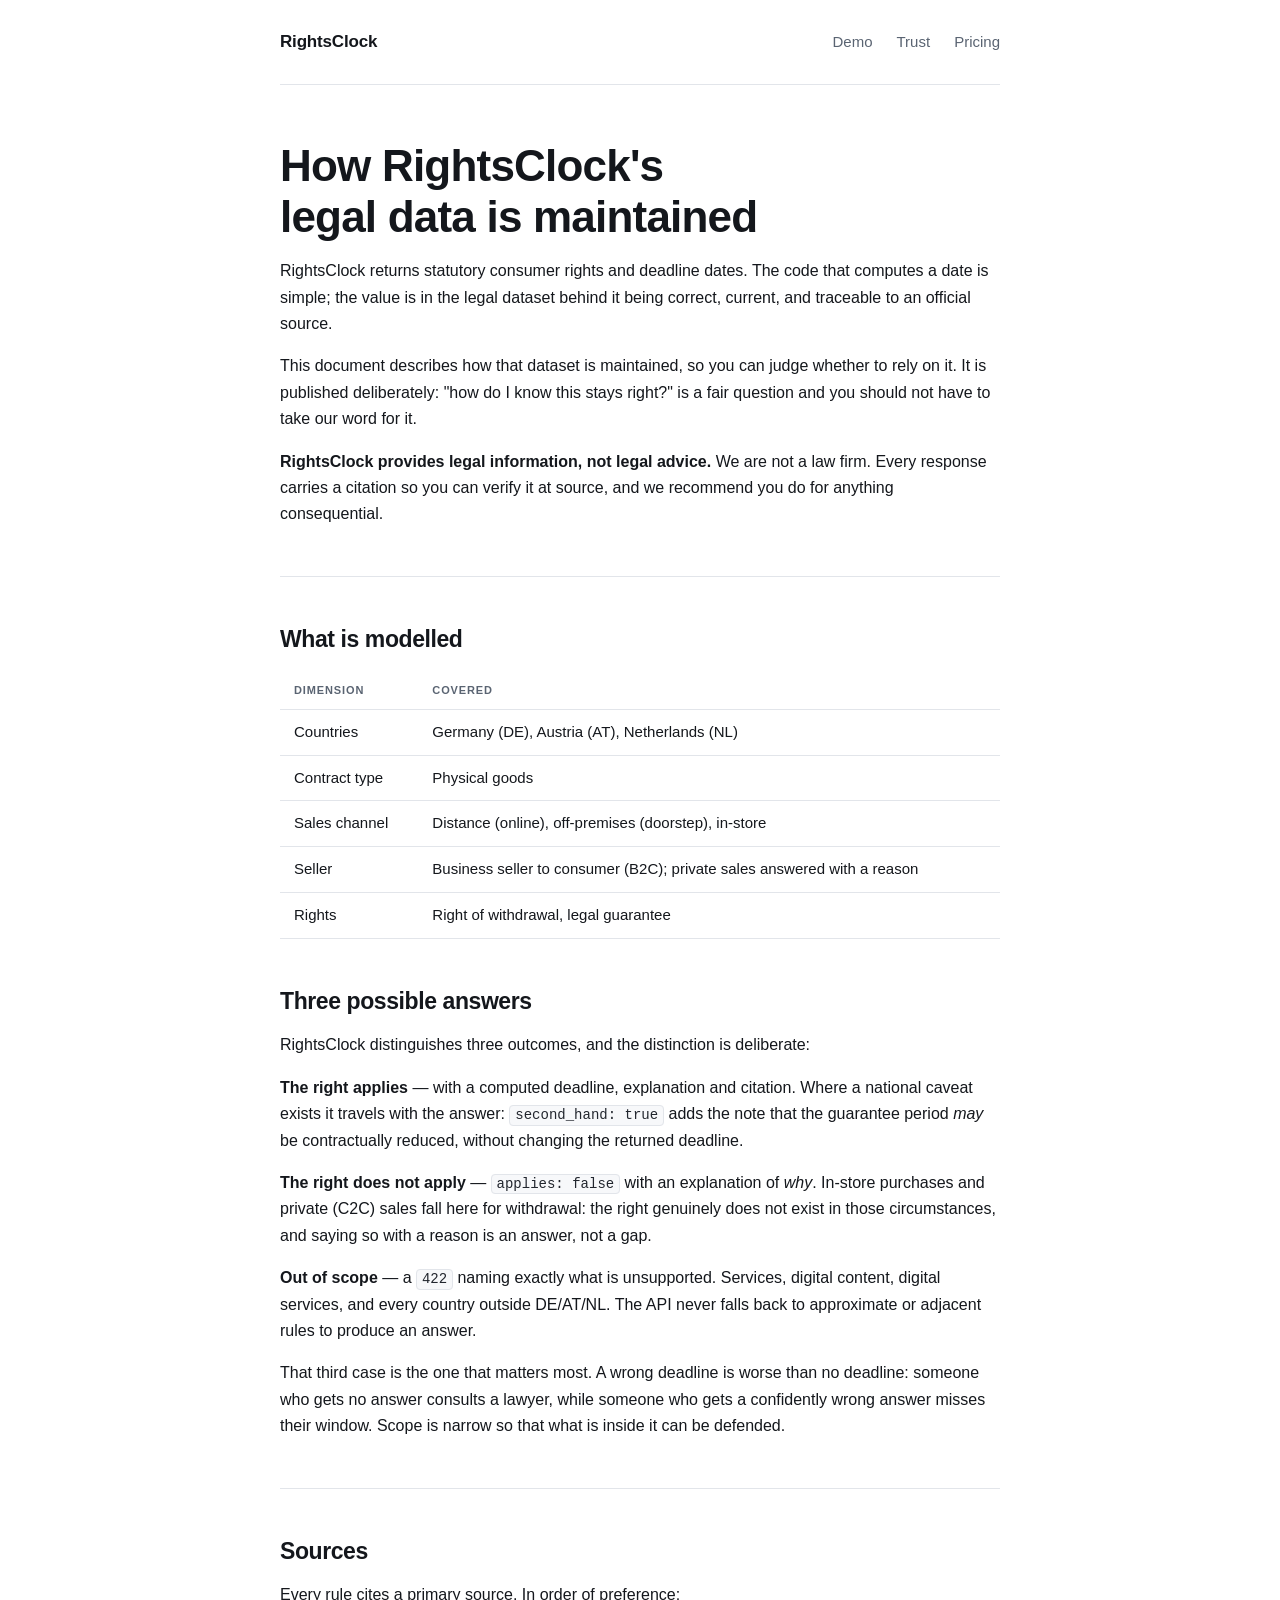
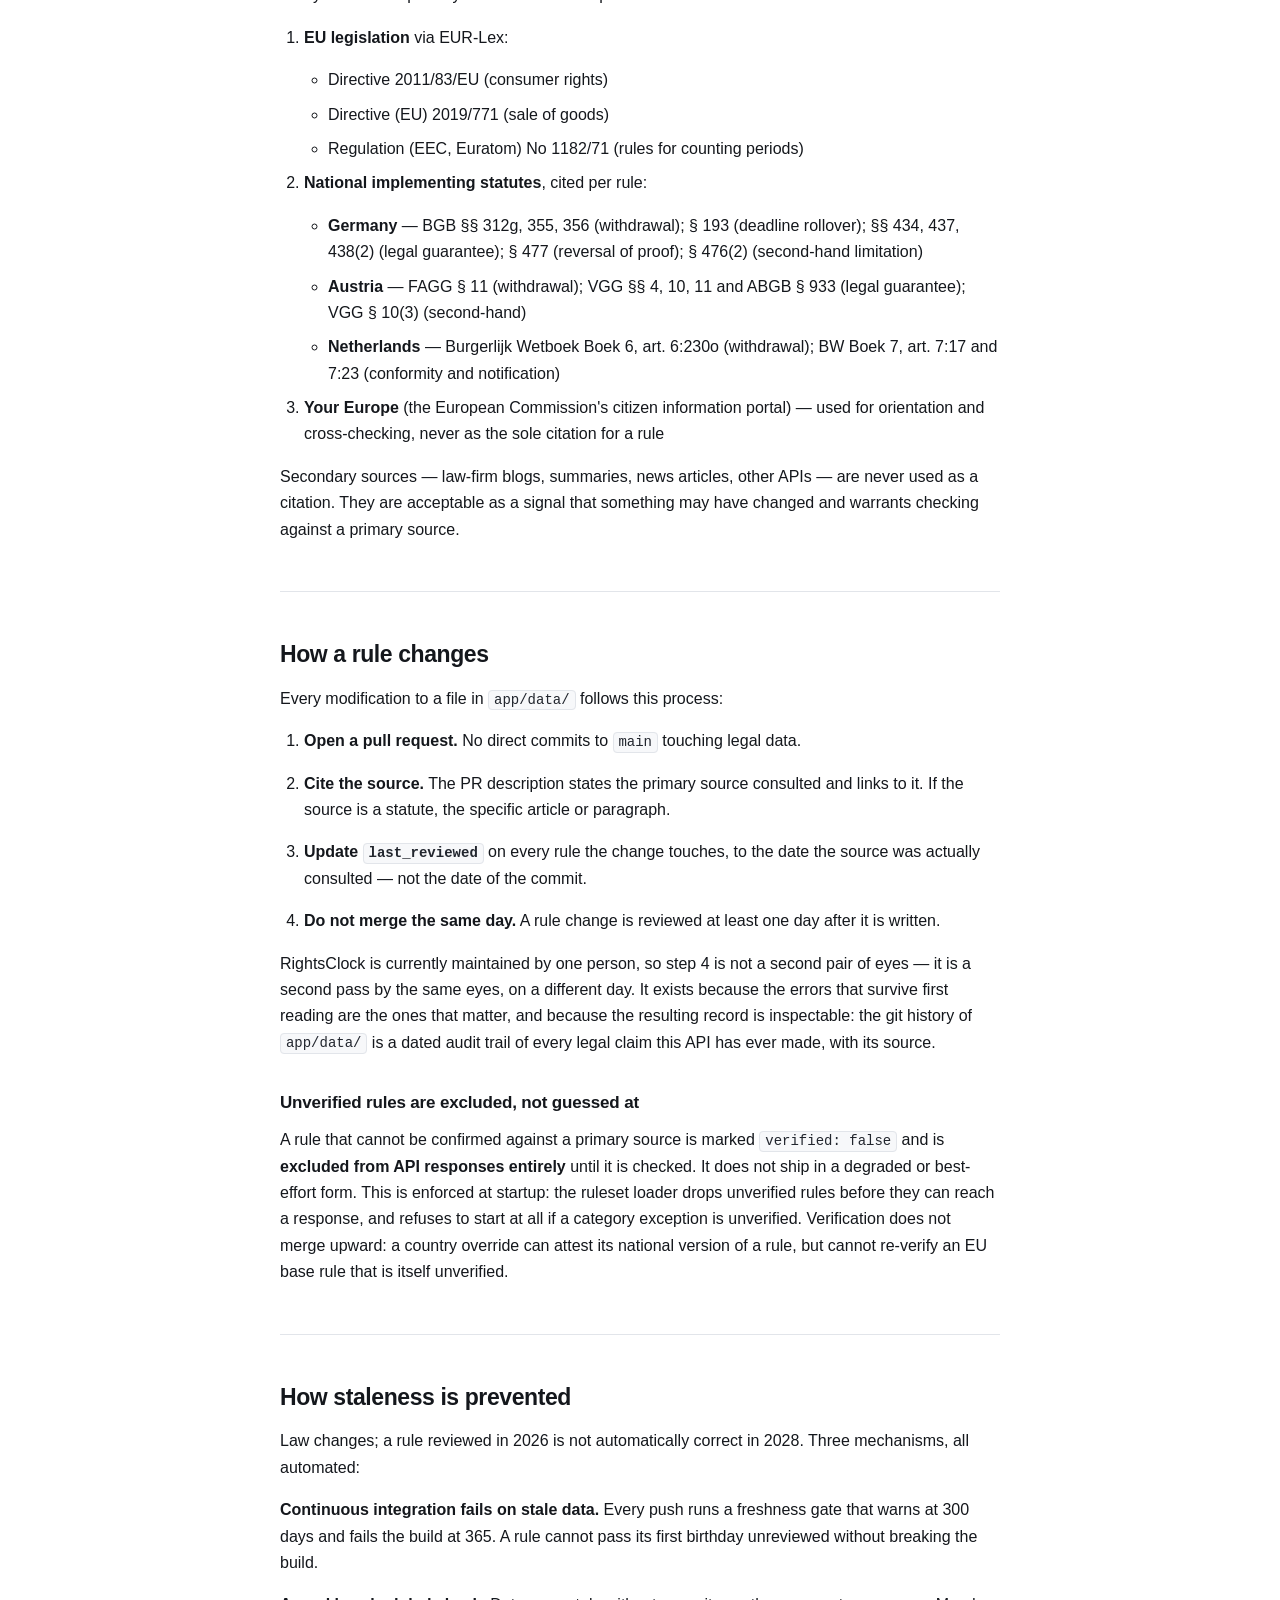
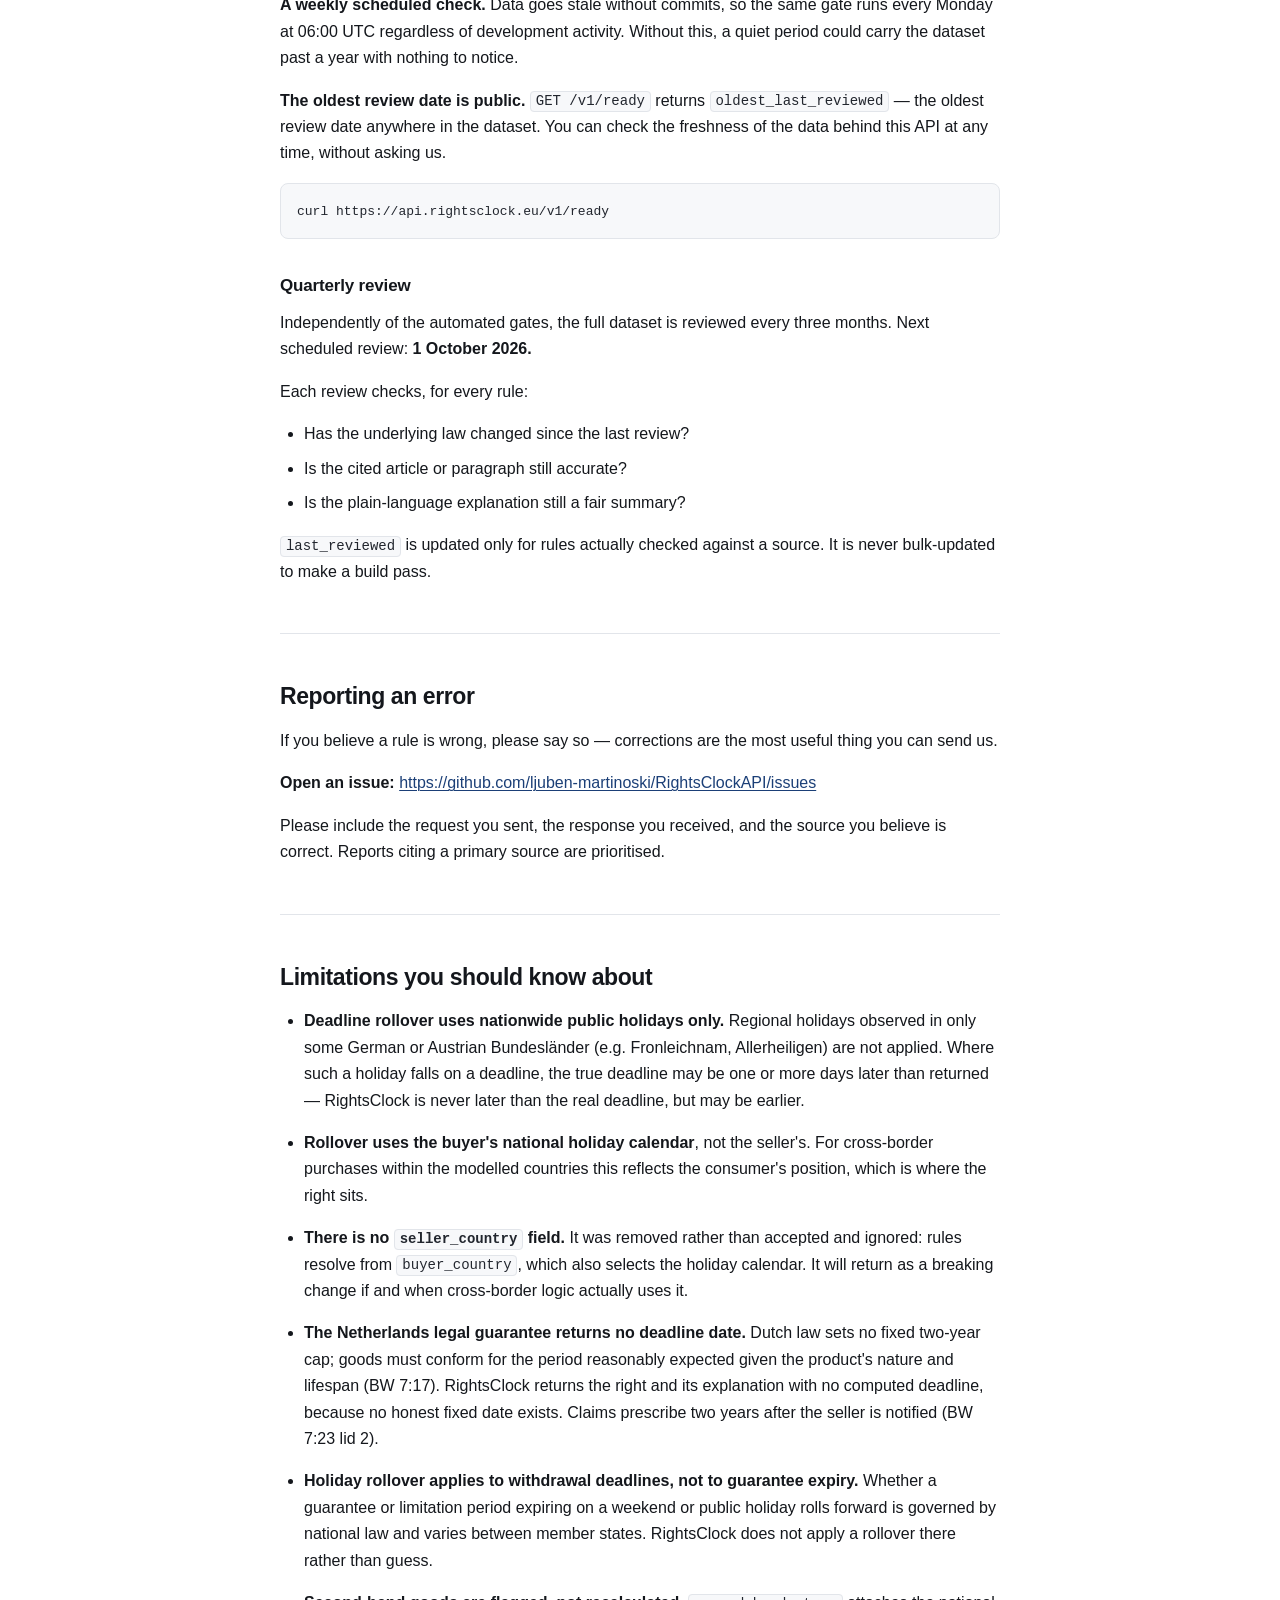
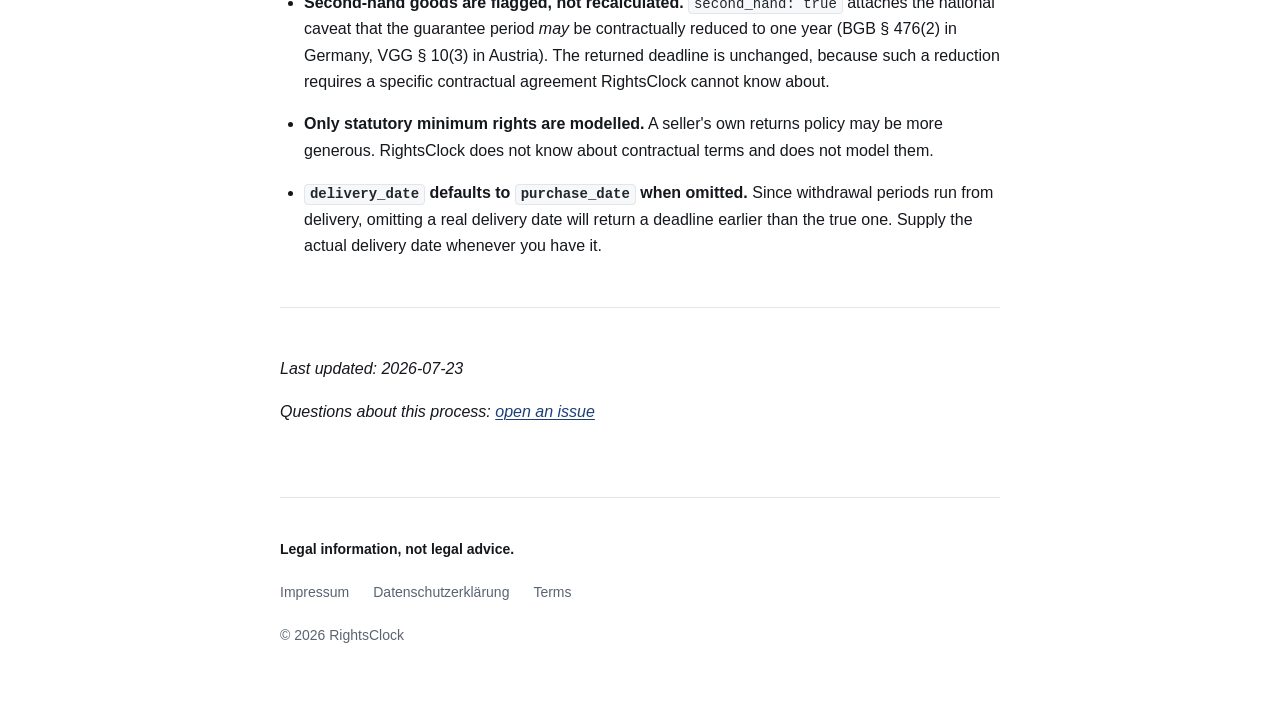
==== legal-data.html @ afc45219 "Add styled legal-data.html rendering LEGAL_DATA.md New /legal-data.html fetches LEGAL_DATA.md at run" ====
<!DOCTYPE html>
<meta charset="utf-8">
<meta name="viewport" content="width=device-width, initial-scale=1">
<title>Data-governance process — RightsClock</title>
<meta name="description" content="How RightsClock's legal dataset is sourced, reviewed, and kept current — the full data-governance process.">
<link rel="stylesheet" href="style.css">

<header>
  <a class="wordmark" href="/">RightsClock</a>
  <nav>
    <!-- Root-absolute, unlike the homepage's bare "#demo": those sections live
         on the homepage, so a same-page anchor would be dead here. -->
    <a href="/#demo">Demo</a>
    <a href="/#trust">Trust</a>
    <a href="/#pricing">Pricing</a>
  </nav>
</header>

<main>

  <!-- LEGAL_DATA.md is the only copy of this document. The page fetches and
       renders it at runtime rather than holding a second copy in HTML: two
       copies drift, and a document about keeping data current is the last place
       that should happen. The document's own "# " heading becomes this page's
       h1, so the shell deliberately contributes no heading of its own. -->
  <article class="doc" id="legal-doc">
    <!-- A shipped default, not a placeholder. This is what a visitor without
         JavaScript sees, and what stays on screen if anything below fails —
         the document remains reachable either way. -->
    <p class="doc-fallback">
      If this page doesn't load, read the raw document:
      <a href="/LEGAL_DATA.md">LEGAL_DATA.md</a>
    </p>
  </article>

</main>

<footer>
  <p><strong>Legal information, not legal advice.</strong></p>
  <nav>
    <!-- Drafts pending the UG formation — do not link publicly until reviewed. -->
    <a href="#">Impressum</a>
    <a href="#">Datenschutzerklärung</a>
    <a href="#">Terms</a>
  </nav>
  <p class="copyright">© 2026 RightsClock</p>
</footer>

<!-- marked v18.0.7 — the official lib/marked.umd.js from the npm package,
     vendored byte-for-byte (sha256 7a1f8c5e7226b75ff16644bdb2c0130d2ae7371e7ea3106c2d6dac77ab0ff7b6).
     Not loaded from a CDN, on purpose: a third-party request would have to be
     declared in the Datenschutzerklärung, and it would tie this page's
     reliability to someone else's uptime. Self-hosted, nothing to disclose. -->
<script src="/vendor/marked.min.js"></script>
<script>
  // Renders LEGAL_DATA.md into the page.
  //
  // Same discipline as the freshness date in script.js: the HTML already ships
  // something true and useful — a link to the raw document — and this code only
  // ever *upgrades* it. Every failure path (script blocked, 404, offline,
  // empty body) leaves that link standing, because a blank page is worse than a
  // plain one. The paths below are root-absolute, so opening this file straight
  // from disk shows the fallback; serve it over HTTP to see it render.

  const DOC_URL = "/LEGAL_DATA.md";

  // marked emits a bare <table>. Giving each one its own scroll box keeps a
  // wide table from pushing the whole page sideways on a phone.
  function wrapTables(container) {
    for (const table of container.querySelectorAll("table")) {
      const wrap = document.createElement("div");
      wrap.className = "doc-table-wrap";
      table.replaceWith(wrap);
      wrap.append(table);
    }
  }

  async function renderLegalDoc() {
    const container = document.getElementById("legal-doc");
    const parser = window.marked;
    if (!container || !parser || typeof parser.parse !== "function") return;

    container.setAttribute("aria-busy", "true");

    try {
      const response = await fetch(DOC_URL, {
        headers: { Accept: "text/markdown, text/plain" },
      });

      // Same origin, same repo, so a non-ok here means the file moved or the
      // deploy is incomplete — either way there is nothing better to show than
      // the link already on screen.
      if (!response.ok) return;

      const html = parser.parse(await response.text());

      // An empty render would replace a working link with nothing at all.
      if (typeof html !== "string" || html.trim() === "") return;

      // innerHTML here, and deliberately the opposite of the rule script.js
      // follows for the demo. There the strings come from an API response; this
      // input is a file committed to this repo and served from this origin, so
      // it is our own markup by definition. Rendering markdown *is* producing
      // HTML — a sanitizer would only be guarding us against ourselves.
      container.innerHTML = html;
      wrapTables(container);
    } catch {
      // Deliberately empty: see the note at the top — the fallback link stays.
    } finally {
      container.removeAttribute("aria-busy");
    }
  }

  document.addEventListener("DOMContentLoaded", renderLegalDoc);
</script>
---- style.css ----
/* RightsClock — landing page styles.
   Plain CSS: no build step, no preprocessor, no imported font, nothing fetched
   from a CDN. The page must keep working as files opened straight from disk.

   Design intent: this should read like infrastructure documentation, not
   marketing. Near-monochrome ink on white, one deep-navy accent used only where
   something is actually actionable, generous whitespace, hairline borders.
   Restraint is the message — the product's claim is carefulness. */

:root {
  /* Two measures. Prose sits at a comfortable reading width; only the code
     panes break out wider. That single break is the page's one emphasis. */
  --measure: 720px;
  --measure-wide: 960px;
  --pad: 1.5rem;

  --bg: #ffffff;
  --surface: #f7f8fa;
  --ink: #14171c;
  --ink-code: #22262e;
  --ink-muted: #5a6472;
  --rule: #e2e5ea;

  /* Deep navy: sober, institutional, and legible. All pairings below were
     checked against WCAG AA — the lightest is 5.65:1, most are past AAA. */
  --accent: #1b3f77;
  --accent-strong: #14305c;

  --radius: 8px;
  --radius-sm: 6px;
}

*,
*::before,
*::after {
  box-sizing: border-box;
}

body {
  margin: 0;
  padding-inline: var(--pad);
  background: var(--bg);
  color: var(--ink);
  font-family: -apple-system, BlinkMacSystemFont, "Segoe UI", Roboto,
    "Helvetica Neue", Arial, sans-serif;
  font-size: 1rem;
  line-height: 1.65;
}

h1,
h2 {
  text-wrap: balance;
  letter-spacing: -0.018em;
}

h1 {
  font-size: clamp(2rem, 1.4rem + 2.4vw, 2.75rem);
  line-height: 1.15;
  margin-block: 0 1rem;
}

h2 {
  font-size: 1.4375rem;
  line-height: 1.3;
  margin-block: 0 1rem;
}

p {
  margin-block: 0 1rem;
}

a {
  color: var(--accent);
  text-underline-offset: 2px;
  text-decoration-thickness: 1px;
}

a:hover {
  color: var(--accent-strong);
}

:focus-visible {
  outline: 2px solid var(--accent);
  outline-offset: 2px;
  border-radius: 2px;
}

/* --- header ----------------------------------------------------------- */

header {
  display: flex;
  flex-wrap: wrap;
  align-items: baseline;
  justify-content: space-between;
  gap: 0.5rem 1.5rem;
  max-width: var(--measure);
  margin-inline: auto;
  padding-block: 1.75rem;
  border-block-end: 1px solid var(--rule);
}

.wordmark {
  font-size: 1.0625rem;
  font-weight: 650;
  letter-spacing: -0.01em;
  color: var(--ink);
  text-decoration: none;
}

header nav {
  display: flex;
  flex-wrap: wrap;
  gap: 1.5rem;
  font-size: 0.9375rem;
}

header nav a {
  color: var(--ink-muted);
  text-decoration: none;
}

header nav a:hover {
  color: var(--accent);
  text-decoration: underline;
}

/* --- section rhythm ---------------------------------------------------- */

/* Sections span the full width so the code panes can break out; their children
   are what gets centred and constrained. */
section {
  padding-block: 4.5rem;
  scroll-margin-block-start: 1.5rem;
}

section > * {
  max-width: var(--measure);
  margin-inline: auto;
}

section > .code-grid {
  max-width: var(--measure-wide);
}

/* Divider drawn as a pseudo-element so it aligns to the prose measure rather
   than to the full-width section box. */
section + section {
  padding-block-start: 0;
}

section + section::before {
  content: "";
  display: block;
  max-width: var(--measure);
  margin-inline: auto;
  margin-block-end: 4.5rem;
  border-block-start: 1px solid var(--rule);
}

/* --- hero -------------------------------------------------------------- */

.subhead {
  font-size: 1.1875rem;
  line-height: 1.55;
  color: var(--ink-muted);
  margin-block: 0 2.5rem;
}

/* --- request / response panes ------------------------------------------ */

.code-grid {
  display: grid;
  grid-template-columns: 1fr 1fr;
  align-items: start; /* panes keep their natural height instead of stretching */
  gap: 1.25rem;
  margin-block: 2.5rem;
}

.pane {
  margin: 0;
  min-width: 0; /* lets a pane shrink inside its grid track */
}

.pane figcaption {
  font-size: 0.6875rem;
  font-weight: 600;
  text-transform: uppercase;
  letter-spacing: 0.08em;
  color: var(--ink-muted);
  margin-block-end: 0.5rem;
}

pre {
  margin: 0;
  padding: 0.875rem 1rem;
  background: var(--surface);
  border: 1px solid var(--rule);
  border-radius: var(--radius);
  overflow: hidden;
}

code {
  font-family: ui-monospace, SFMono-Regular, "SF Mono", Menlo, Consolas,
    "Liberation Mono", monospace;
  font-size: 0.8125rem;
  line-height: 1.6;
  color: var(--ink-code);
  /* The legal strings run past 120 characters; no page width makes them fit a
     half-column. Wrapping beats a horizontal scrollbar in a hero, and it is
     purely presentational — the JSON is byte-accurate either way. */
  white-space: pre-wrap;
  overflow-wrap: break-word;
}

/* Truncated pane: the code block and the disclosure link below it read as one
   object, joined by a dashed seam that signals "continues". */
.pane.is-truncated pre {
  border-block-end: 0;
  border-end-start-radius: 0;
  border-end-end-radius: 0;
}

.more {
  display: block;
  padding: 0.625rem 1rem;
  background: var(--bg);
  border: 1px solid var(--rule);
  border-block-start: 1px dashed var(--rule);
  border-end-start-radius: var(--radius);
  border-end-end-radius: var(--radius);
  /* Deliberately sans-serif, not monospace: this is our annotation, not part of
     the payload, and it should never be mistaken for returned JSON. */
  font-size: 0.8125rem;
  font-weight: 550;
  text-decoration: none;
  transition: background-color 0.15s ease, color 0.15s ease;
}

.more:hover {
  background: var(--surface);
}

/* --- call to action ----------------------------------------------------- */

.cta {
  display: inline-block;
  padding: 0.75rem 1.5rem;
  background: var(--accent);
  color: #fff;
  border-radius: var(--radius-sm);
  font-size: 0.9375rem;
  font-weight: 600;
  text-decoration: none;
  box-shadow: 0 1px 2px rgba(20, 23, 28, 0.08);
  transition: background-color 0.15s ease;
}

.cta:hover {
  background: var(--accent-strong);
  color: #fff;
}

/* --- demo --------------------------------------------------------------- */

.demo-fieldset {
  margin: 0;
  padding: 1.25rem 1.375rem 1.375rem;
  border: 1px solid var(--rule);
  border-radius: var(--radius);
}

/* Same quiet label treatment as the code panes' captions, so the demo reads as
   part of the same page rather than as a form bolted onto it. */
.demo-fieldset legend {
  padding-inline: 0.5rem;
  margin-inline-start: -0.5rem;
  font-size: 0.6875rem;
  font-weight: 600;
  text-transform: uppercase;
  letter-spacing: 0.08em;
  color: var(--ink-muted);
}

/* The fields are gridded on a wrapper, not on the fieldset: a legend inside a
   grid container is laid out inconsistently across browsers. */
.demo-grid {
  display: grid;
  grid-template-columns: 1fr 1fr;
  gap: 1.125rem 1.25rem;
}

.field label {
  display: block;
  font-size: 0.8125rem;
  font-weight: 600;
  margin-block-end: 0.375rem;
}

.field select,
.field input {
  width: 100%;
  padding: 0.5rem 0.625rem;
  background: var(--bg);
  color: var(--ink);
  border: 1px solid var(--rule);
  border-radius: var(--radius-sm);
  font-family: inherit;
  font-size: 0.9375rem;
  line-height: 1.4;
}

.field select:hover,
.field input:hover {
  border-color: var(--ink-muted);
}

.field-hint {
  display: block;
  margin-block-start: 0.375rem;
  font-size: 0.8125rem;
  color: var(--ink-muted);
}

/* .cta carries the look; this only adds what a <button> needs that an <a>
   doesn't, plus the in-flight state. */
.demo-submit {
  margin-block-start: 1.25rem;
  border: 0;
  font-family: inherit;
  cursor: pointer;
}

.demo-submit:disabled {
  background: var(--ink-muted);
  cursor: progress;
}

.demo-results {
  display: grid;
  gap: 1rem;
  margin-block-start: 2rem;
}

.demo-results:empty {
  margin-block-start: 0;
}

/* --- demo results ------------------------------------------------------- */

.right-card {
  padding: 1.25rem 1.375rem;
  border: 1px solid var(--rule);
  border-radius: var(--radius);
}

.right-card-head {
  display: flex;
  flex-wrap: wrap;
  align-items: baseline;
  justify-content: space-between;
  gap: 0.5rem 1rem;
  margin-block-end: 1rem;
}

.right-card-title {
  margin: 0;
  font-size: 1.0625rem;
  font-weight: 650;
  letter-spacing: -0.01em;
}

.badge {
  padding: 0.125rem 0.5rem;
  border: 1px solid transparent;
  border-radius: 999px;
  font-size: 0.75rem;
  font-weight: 600;
  white-space: nowrap;
}

.badge-applies {
  background: var(--accent);
  color: #fff;
}

.badge-excluded {
  background: var(--surface);
  border-color: var(--rule);
  color: var(--ink-muted);
}

/* Borrows the freshness line's accent rule: in both places it marks the one
   fact the surrounding text exists to support. */
.right-deadline {
  padding-inline-start: 0.875rem;
  border-inline-start: 2px solid var(--accent);
  margin-block-end: 1rem;
}

.right-deadline-label {
  display: block;
  font-size: 0.6875rem;
  font-weight: 600;
  text-transform: uppercase;
  letter-spacing: 0.08em;
  color: var(--ink-muted);
}

.right-deadline-date {
  display: block;
  font-size: 1.375rem;
  font-weight: 650;
  line-height: 1.3;
  letter-spacing: -0.015em;
}

/* Rights that apply without a computable date: same block, but the phrase is a
   sentence rather than a date, so it is set at prose scale. */
.right-deadline-date.is-open {
  font-size: 1.0625rem;
}

.right-window {
  margin-block: 0.125rem 0;
  font-size: 0.875rem;
  color: var(--ink-muted);
}

.right-explanation {
  margin-block-end: 1rem;
}

.right-notes {
  padding: 0.75rem 0.875rem;
  background: var(--surface);
  border-radius: var(--radius-sm);
  font-size: 0.9375rem;
  color: var(--ink-muted);
}

.right-meta {
  display: grid;
  grid-template-columns: max-content 1fr;
  gap: 0.25rem 1rem;
  margin: 0;
  padding-block-start: 1rem;
  border-block-start: 1px solid var(--rule);
  font-size: 0.8125rem;
  color: var(--ink-muted);
}

.right-meta dt {
  font-weight: 600;
}

.right-meta dd {
  margin: 0;
}

/* Whichever block happens to end a card — meta, notes, or explanation on a
   sparse response — shouldn't push a phantom gap against the card's padding. */
.right-card > :last-child {
  margin-block-end: 0;
}

.demo-disclaimer {
  margin-block-end: 0;
  font-size: 0.875rem;
  color: var(--ink-muted);
}

/* One box for every non-result state — loading, out of scope, rate limited,
   unreachable. They differ in wording, not in weight. */
.demo-message {
  padding: 1rem 1.125rem;
  background: var(--surface);
  border: 1px solid var(--rule);
  border-radius: var(--radius);
  font-size: 0.9375rem;
}

.demo-message-title {
  margin-block-end: 0.25rem;
  color: var(--ink);
  font-weight: 600;
}

.demo-message p {
  margin-block-end: 0;
  color: var(--ink-muted);
}

.demo-message p + p {
  margin-block-start: 0.5rem;
}

/* --- trust -------------------------------------------------------------- */

/* The freshness line is the section's evidence, so it gets a quiet accent rule
   to lift it out of the prose without turning it into a badge. */
#freshness-date {
  padding-inline-start: 0.875rem;
  border-inline-start: 2px solid var(--accent);
  margin-block: 1.75rem;
  font-size: 0.9375rem;
}

/* --- footer ------------------------------------------------------------- */

footer {
  max-width: var(--measure);
  margin-inline: auto;
  padding-block: 2.5rem 3.5rem;
  border-block-start: 1px solid var(--rule);
  font-size: 0.875rem;
  color: var(--ink-muted);
}

footer strong {
  color: var(--ink);
  font-weight: 600;
}

footer nav {
  display: flex;
  flex-wrap: wrap;
  gap: 0.5rem 1.5rem;
  margin-block: 1.25rem;
}

footer nav a {
  color: var(--ink-muted);
  text-decoration: none;
}

footer nav a:hover {
  color: var(--accent);
  text-decoration: underline;
}

.copyright {
  margin-block-end: 0;
}

/* --- rendered document (legal-data.html) -------------------------------- */

/* LEGAL_DATA.md is injected into .doc at runtime, so these rules have to style
   whatever markdown that document happens to use rather than a fixed shell.
   Same measure, same tokens, same restraint as the landing page: this is a
   sub-page of one site, not a second design. */

.doc {
  max-width: var(--measure);
  margin-inline: auto;
  padding-block: 3.5rem 4.5rem;
  /* Statute citations and a bare GitHub URL both run past a phone's width.
     Breaking them beats a page that scrolls sideways. */
  overflow-wrap: break-word;
}

/* The document's own first heading is this page's h1, and the header rule above
   it already provides the separation. */
.doc > :first-child {
  margin-block-start: 0;
}

.doc > :last-child {
  margin-block-end: 0;
}

/* The shipped default inside .doc — what a visitor without JavaScript, or a
   failed fetch, sees. Muted, so it reads as page furniture rather than as the
   document it stands in for. */
.doc-fallback {
  color: var(--ink-muted);
}

.doc h2 {
  margin-block-start: 3rem;
}

.doc h3 {
  font-size: 1.0625rem;
  font-weight: 650;
  line-height: 1.35;
  letter-spacing: -0.01em;
  margin-block: 2.25rem 0.75rem;
}

.doc h4 {
  font-size: 0.9375rem;
  font-weight: 650;
  margin-block: 1.75rem 0.5rem;
}

.doc hr {
  height: 0;
  border: 0;
  border-block-start: 1px solid var(--rule);
  margin-block: 3rem;
}

/* An <hr> in the source has already separated the two sections, so the heading
   after it doesn't stack its own gap on top. */
.doc hr + :is(h2, h3) {
  margin-block-start: 0;
}

/* The default 700 reads heavy against this body face; the rest of the site sets
   its emphasis at 600–650. */
.doc strong {
  font-weight: 650;
}

.doc :is(ul, ol) {
  margin-block: 0 1rem;
  padding-inline-start: 1.5rem;
}

.doc li {
  margin-block-end: 0.5rem;
}

.doc li:last-child {
  margin-block-end: 0;
}

.doc li > :is(ul, ol) {
  margin-block: 0.5rem 0;
}

/* pre is margin: 0 so the hero's figures can control their own spacing; in
   running prose it needs its own. */
.doc pre {
  margin-block: 0 1.5rem;
}

/* Inline code only. The fenced form is already framed by the pre around it and
   would otherwise double up on padding and border. */
.doc :not(pre) > code {
  padding: 0.1em 0.35em;
  background: var(--surface);
  border: 1px solid var(--rule);
  border-radius: 4px;
  /* em, not rem: keeps its ratio to whatever text it sits inside. */
  font-size: 0.875em;
}

.doc blockquote {
  margin-block: 0 1.5rem;
  margin-inline: 0;
  padding-inline-start: 1rem;
  border-inline-start: 2px solid var(--rule);
  color: var(--ink-muted);
}

.doc blockquote > :last-child {
  margin-block-end: 0;
}

/* marked emits a bare <table>; the page script wraps each one in this, so a
   table too wide for the screen scrolls inside its own box rather than
   widening the page. */
.doc-table-wrap {
  margin-block: 0 1.5rem;
  overflow-x: auto;
}

.doc table {
  width: 100%;
  border-collapse: collapse;
  font-size: 0.9375rem;
}

.doc :is(th, td) {
  padding: 0.625rem 0.875rem;
  border-block-end: 1px solid var(--rule);
  text-align: start;
  vertical-align: top;
}

/* The same quiet uppercase label used by the code-pane captions and the demo
   fieldset legend. */
.doc th {
  font-size: 0.6875rem;
  font-weight: 600;
  text-transform: uppercase;
  letter-spacing: 0.08em;
  color: var(--ink-muted);
}

/* --- responsive --------------------------------------------------------- */

/* Two columns of code stop being readable well before the panes stop fitting,
   so this collapses earlier than the panes strictly require. */
@media (max-width: 800px) {
  .code-grid {
    grid-template-columns: 1fr;
  }

  /* Same collapse point, same reason: side-by-side stops being comfortable
     well before the controls stop fitting. */
  .demo-grid {
    grid-template-columns: 1fr;
  }
}

@media (max-width: 480px) {
  :root {
    --pad: 1.125rem;
  }

  section {
    padding-block: 3.25rem;
  }

  section + section::before {
    margin-block-end: 3.25rem;
  }

  header {
    padding-block: 1.25rem;
  }

  .doc {
    padding-block: 2.5rem 3.25rem;
  }

  .subhead {
    font-size: 1.0625rem;
  }
}

@media (prefers-reduced-motion: reduce) {
  * {
    transition-duration: 0.01ms !important;
  }
}
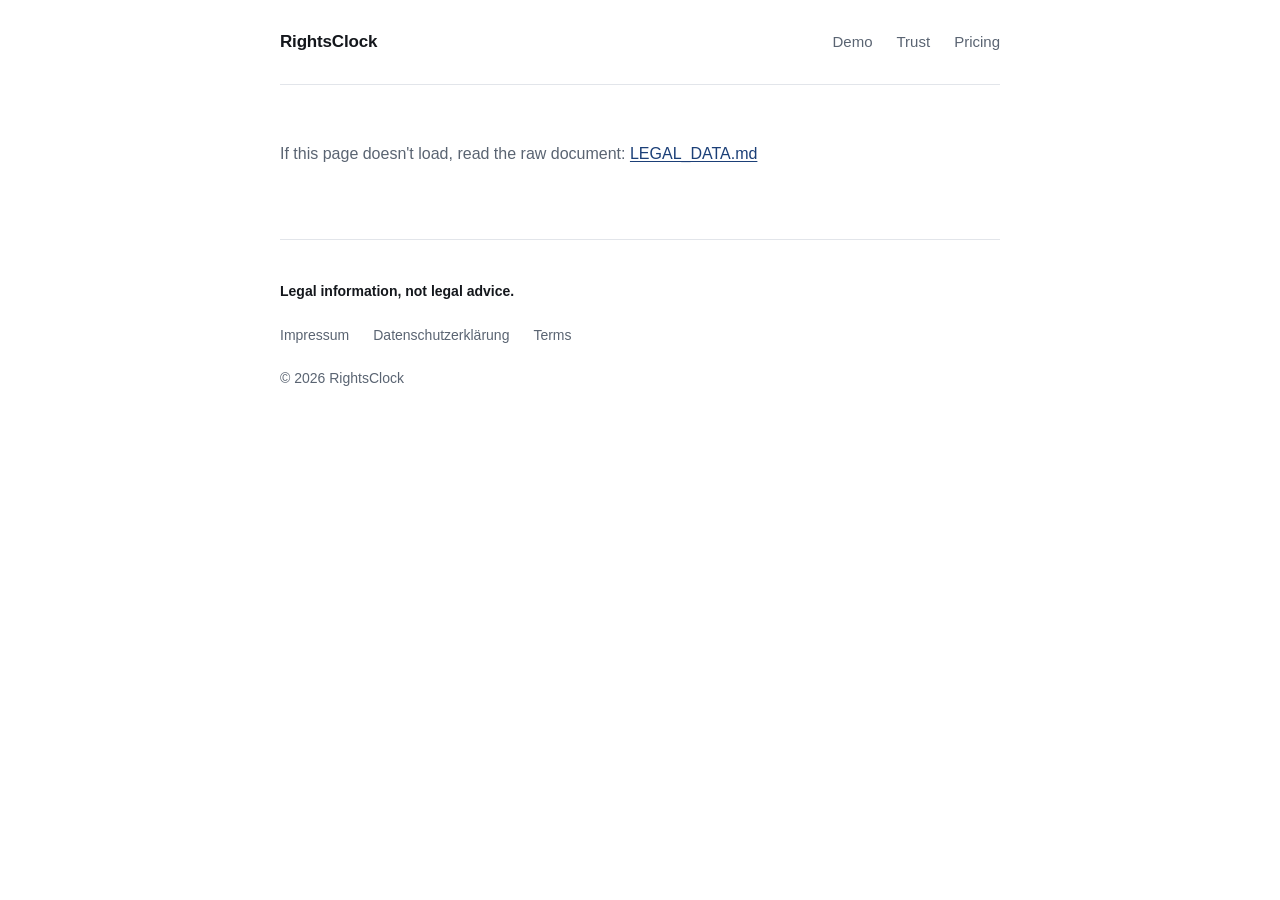
==== commit 62aeb3c1: "fix(web): add html lang attribute to legal-data.html Declares English as the page's primary language" ====
--- a/legal-data.html
+++ b/legal-data.html
@@ -1,4 +1,5 @@
 <!DOCTYPE html>
+<html lang="en">
 <meta charset="utf-8">
 <meta name="viewport" content="width=device-width, initial-scale=1">
 <title>Data-governance process — RightsClock</title>
@@ -52,64 +53,9 @@
      declared in the Datenschutzerklärung, and it would tie this page's
      reliability to someone else's uptime. Self-hosted, nothing to disclose. -->
 <script src="/vendor/marked.min.js"></script>
-<script>
-  // Renders LEGAL_DATA.md into the page.
-  //
-  // Same discipline as the freshness date in script.js: the HTML already ships
-  // something true and useful — a link to the raw document — and this code only
-  // ever *upgrades* it. Every failure path (script blocked, 404, offline,
-  // empty body) leaves that link standing, because a blank page is worse than a
-  // plain one. The paths below are root-absolute, so opening this file straight
-  // from disk shows the fallback; serve it over HTTP to see it render.
 
-  const DOC_URL = "/LEGAL_DATA.md";
-
-  // marked emits a bare <table>. Giving each one its own scroll box keeps a
-  // wide table from pushing the whole page sideways on a phone.
-  function wrapTables(container) {
-    for (const table of container.querySelectorAll("table")) {
-      const wrap = document.createElement("div");
-      wrap.className = "doc-table-wrap";
-      table.replaceWith(wrap);
-      wrap.append(table);
-    }
-  }
-
-  async function renderLegalDoc() {
-    const container = document.getElementById("legal-doc");
-    const parser = window.marked;
-    if (!container || !parser || typeof parser.parse !== "function") return;
-
-    container.setAttribute("aria-busy", "true");
-
-    try {
-      const response = await fetch(DOC_URL, {
-        headers: { Accept: "text/markdown, text/plain" },
-      });
-
-      // Same origin, same repo, so a non-ok here means the file moved or the
-      // deploy is incomplete — either way there is nothing better to show than
-      // the link already on screen.
-      if (!response.ok) return;
-
-      const html = parser.parse(await response.text());
-
-      // An empty render would replace a working link with nothing at all.
-      if (typeof html !== "string" || html.trim() === "") return;
-
-      // innerHTML here, and deliberately the opposite of the rule script.js
-      // follows for the demo. There the strings come from an API response; this
-      // input is a file committed to this repo and served from this origin, so
-      // it is our own markup by definition. Rendering markdown *is* producing
-      // HTML — a sanitizer would only be guarding us against ourselves.
-      container.innerHTML = html;
-      wrapTables(container);
-    } catch {
-      // Deliberately empty: see the note at the top — the fallback link stays.
-    } finally {
-      container.removeAttribute("aria-busy");
-    }
-  }
-
-  document.addEventListener("DOMContentLoaded", renderLegalDoc);
-</script>
+<!-- The renderer lives in legal-data.js rather than inline here so the
+     Content-Security-Policy in `_headers` can be `script-src 'self'`. Order
+     matters only in that marked must be loaded first; both are classic scripts,
+     so they execute in document order. -->
+<script src="/legal-data.js"></script>
